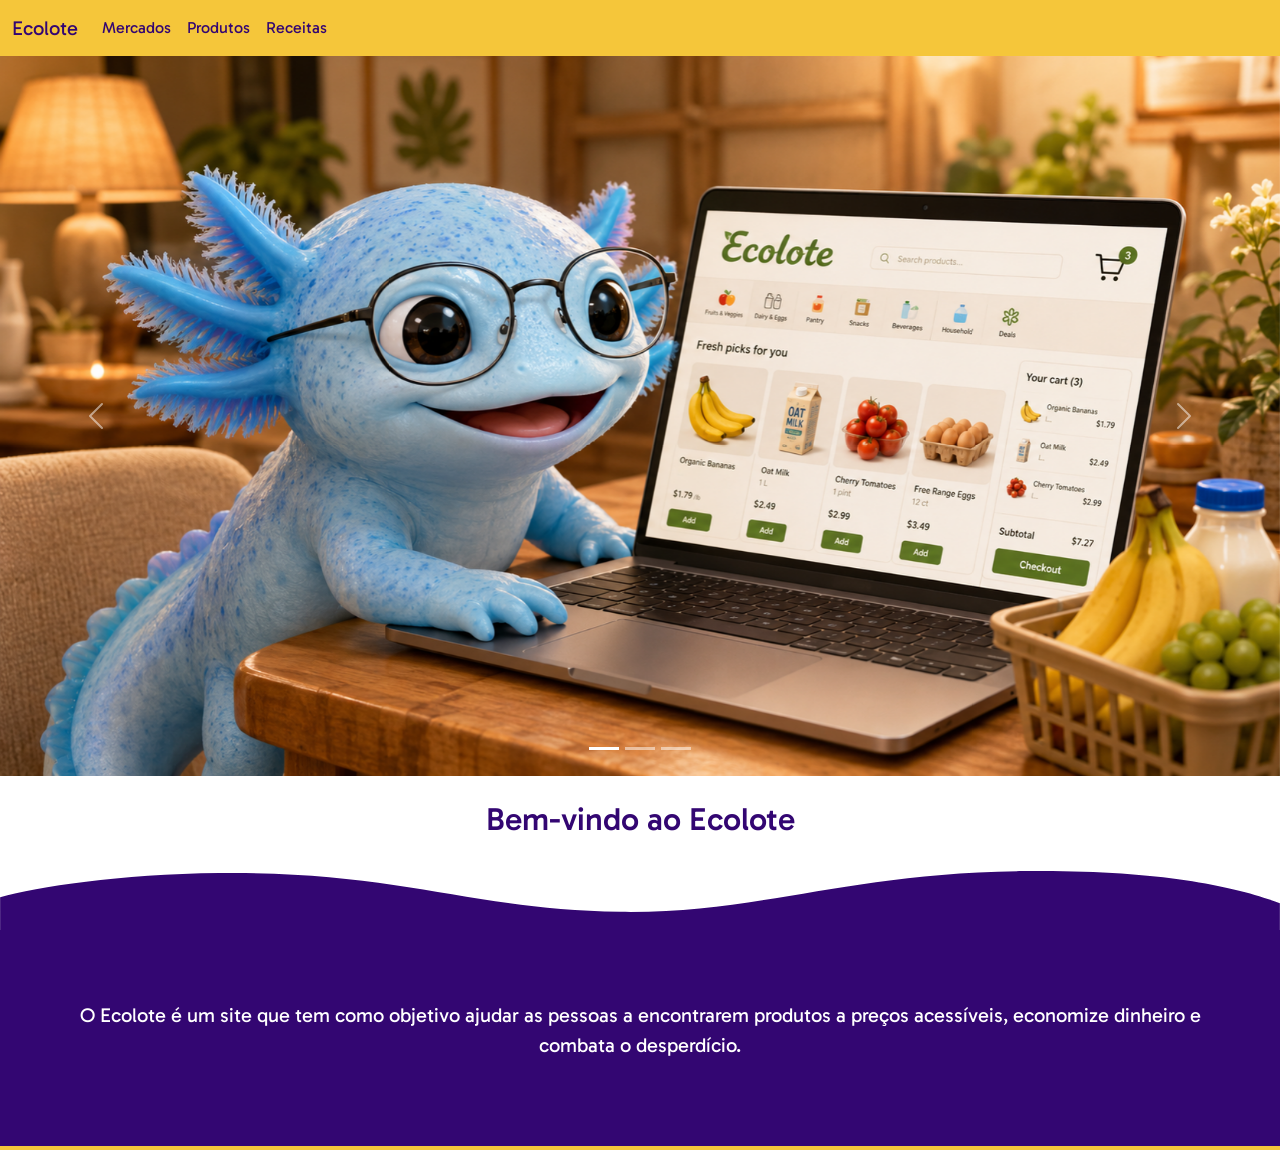
==== BaratoHoje/frontend/index.html @ 47f4fec5 "desenvolvimento frontend" ====
<!DOCTYPE html>
<html lang="pt-br">
<head>
    <meta charset="UTF-8">
    <meta name="viewport" content="width=device-width, initial-scale=1.0">
    <link rel="stylesheet" href="style.css">
    <link rel="stylesheet" href="https://cdn.jsdelivr.net/npm/bootstrap@5.3.8/dist/css/bootstrap.min.css">
    <style>
@import url('https://fonts.googleapis.com/css2?family=Gabarito:wght@400..900&display=swap');
</style>
    <title>Ecolote</title>
</head>
<body>
    <nav class="navbar navbar-expand-lg fundoamarelo">
  <div class="container-fluid">
    <a class="navbar-brand" href="index.html">Ecolote</a>
    <button class="navbar-toggler" type="button" data-bs-toggle="collapse" data-bs-target="#navbarSupportedContent" aria-controls="navbarSupportedContent" aria-expanded="false" aria-label="Toggle navigation">
      <span class="navbar-toggler-icon"></span>
    </button>
    <div class="collapse navbar-collapse" id="navbarSupportedContent">
      <ul class="navbar-nav me-auto mb-2 mb-lg-0">
        <li class="nav-item">
          <a class="nav-link active" aria-current="page" href="#">Mercados</a>
        </li>
        <li class="nav-item">
          <a class="nav-link" href="#">Produtos</a>
        </li>
        <li class="nav-item">
          <a class="nav-link" href="#">Receitas</a>
        </li>
      </ul>
    </div>
  </div>
</nav>
<div id="carouselExampleIndicators" class="carousel slide">
  <div class="carousel-indicators">
    <button type="button" data-bs-target="#carouselExampleIndicators" data-bs-slide-to="0" class="active" aria-current="true" aria-label="Slide 1"></button>
    <button type="button" data-bs-target="#carouselExampleIndicators" data-bs-slide-to="1" aria-label="Slide 2"></button>
    <button type="button" data-bs-target="#carouselExampleIndicators" data-bs-slide-to="2" aria-label="Slide 3"></button>
  </div>
  <div class="carousel-inner">
    <div class="carousel-item active">
      <img src="./img/imagem3.png" class="d-block w-100" alt="...">
    </div>
    <div class="carousel-item">
      <img src="./img/imagem1.png" class="d-block w-100" alt="...">
    </div>
    <div class="carousel-item">
      <img src="./img/imagem2.png" class="d-block w-100" alt="...">
    </div>
  </div>
  <button class="carousel-control-prev" type="button" data-bs-target="#carouselExampleIndicators" data-bs-slide="prev">
    <span class="carousel-control-prev-icon" aria-hidden="true"></span>
    <span class="visually-hidden">Anterior</span>
  </button>
  <button class="carousel-control-next" type="button" data-bs-target="#carouselExampleIndicators" data-bs-slide="next">
    <span class="carousel-control-next-icon" aria-hidden="true"></span>
    <span class="visually-hidden">Proximo</span>
  </button>
</div>
<br>
<h2 class="text-center " style="color: #330672;">Bem-vindo ao Ecolote</h2>
<br>
<svg xmlns="http://www.w3.org/2000/svg" viewBox="0 0 1830 85.285"><g transform="translate(0 -2185)"><path d="M4661.665,1785.181c-259.119,3.056-375.993,61.328-576.223,58.3-214.726-3.241-313.76-58.487-572.881-55.435-143.507,1.692-260.3,20.072-313.545,34.408v47.86h1830v-39.258C4967.885,1808.12,4859.114,1782.856,4661.665,1785.181Z" transform="translate(-3199.016 399.968)" fill="#330672"></path></g></svg>
<section style="background-color: #330672; border-top: -5px; border-bottom: 4px solid #f5c63a;">
    <p class="text-center text-white" style="font-size: 20px; padding: 70px;">O Ecolote é um site que tem como objetivo ajudar as pessoas a encontrarem produtos a preços acessíveis, 
        economize dinheiro e combata o desperdício.</p>
</section>

    <script src="https://cdn.jsdelivr.net/npm/bootstrap@5.3.8/dist/js/bootstrap.bundle.min.js"></script>
</body>
</html>
---- BaratoHoje/frontend/style.css ----
*{
      font-family: "Gabarito", sans-serif;

}
.fundoamarelo{
 background-color: #f5c63a !important;
 color: #330672 !important;
}
a{
    color: #330672 !important;
}
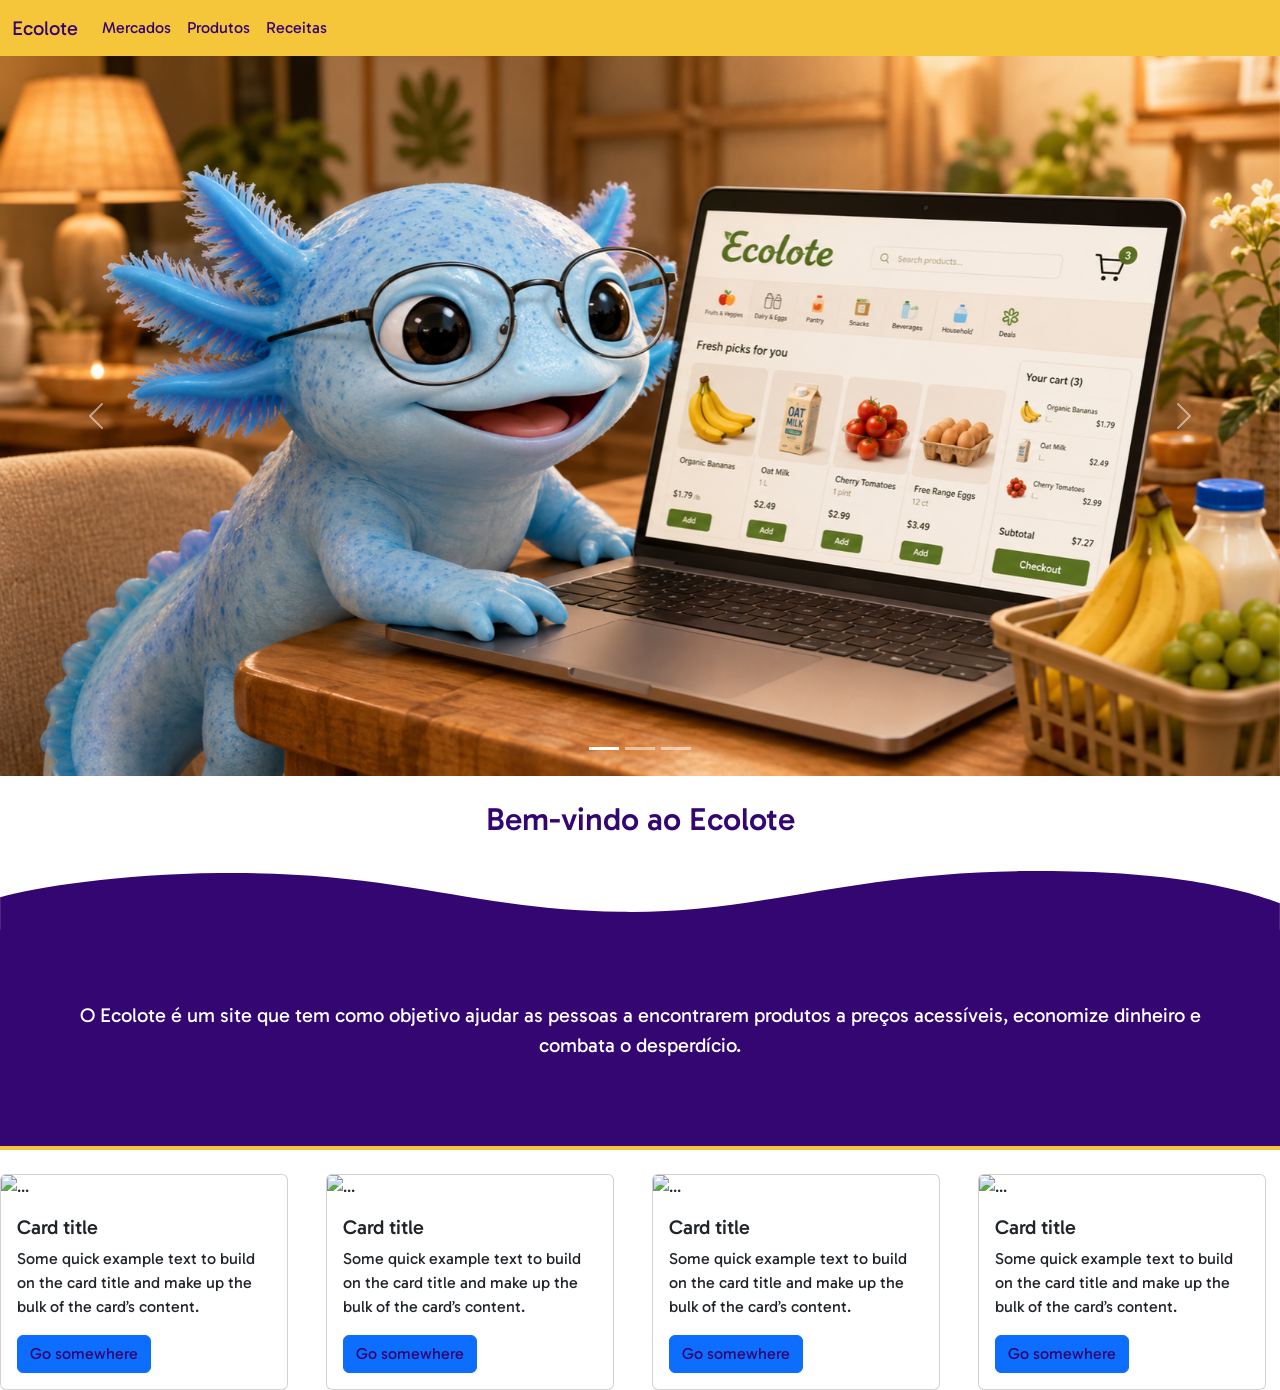
==== commit 9e6471ce: "cards" ====
--- a/BaratoHoje/frontend/index.html
+++ b/BaratoHoje/frontend/index.html
@@ -66,6 +66,53 @@
     <p class="text-center text-white" style="font-size: 20px; padding: 70px;">O Ecolote é um site que tem como objetivo ajudar as pessoas a encontrarem produtos a preços acessíveis, 
         economize dinheiro e combata o desperdício.</p>
 </section>
+<br>
+
+<div class="row">
+    <div class="col-6 col-md-3  ">
+        <div class="card" style="width: 18rem;">
+            <img src="..." class="card-img-top" alt="...">
+            <div class="card-body">
+                <h5 class="card-title">Card title</h5>
+                <p class="card-text">Some quick example text to build on the card title and make up the bulk of the card’s content.</p>
+                <a href="#" class="btn btn-primary">Go somewhere</a>
+            </div>
+        </div>  
+    </div>
+
+    <div class="col-6 col-md-3">
+        <div class="card" style="width: 18rem;">
+            <img src="..." class="card-img-top" alt="...">
+            <div class="card-body">
+                <h5 class="card-title">Card title</h5>
+                <p class="card-text">Some quick example text to build on the card title and make up the bulk of the card’s content.</p>
+                <a href="#" class="btn btn-primary">Go somewhere</a>
+            </div>
+        </div>  
+    </div>
+
+    <div class="col-6 col-md-3">
+        <div class="card" style="width: 18rem;">
+            <img src="..." class="card-img-top" alt="...">
+            <div class="card-body">
+                <h5 class="card-title">Card title</h5>
+                <p class="card-text">Some quick example text to build on the card title and make up the bulk of the card’s content.</p>
+                <a href="#" class="btn btn-primary">Go somewhere</a>
+            </div>
+        </div>  
+    </div>
+
+    <div class="col-6 col-md-3">
+        <div class="card" style="width: 18rem;">
+            <img src="..." class="card-img-top" alt="...">
+            <div class="card-body">
+                <h5 class="card-title">Card title</h5>
+                <p class="card-text">Some quick example text to build on the card title and make up the bulk of the card’s content.</p>
+                <a href="#" class="btn btn-primary">Go somewhere</a>
+            </div>
+        </div>  
+    </div>
+</div>
 
     <script src="https://cdn.jsdelivr.net/npm/bootstrap@5.3.8/dist/js/bootstrap.bundle.min.js"></script>
 </body>
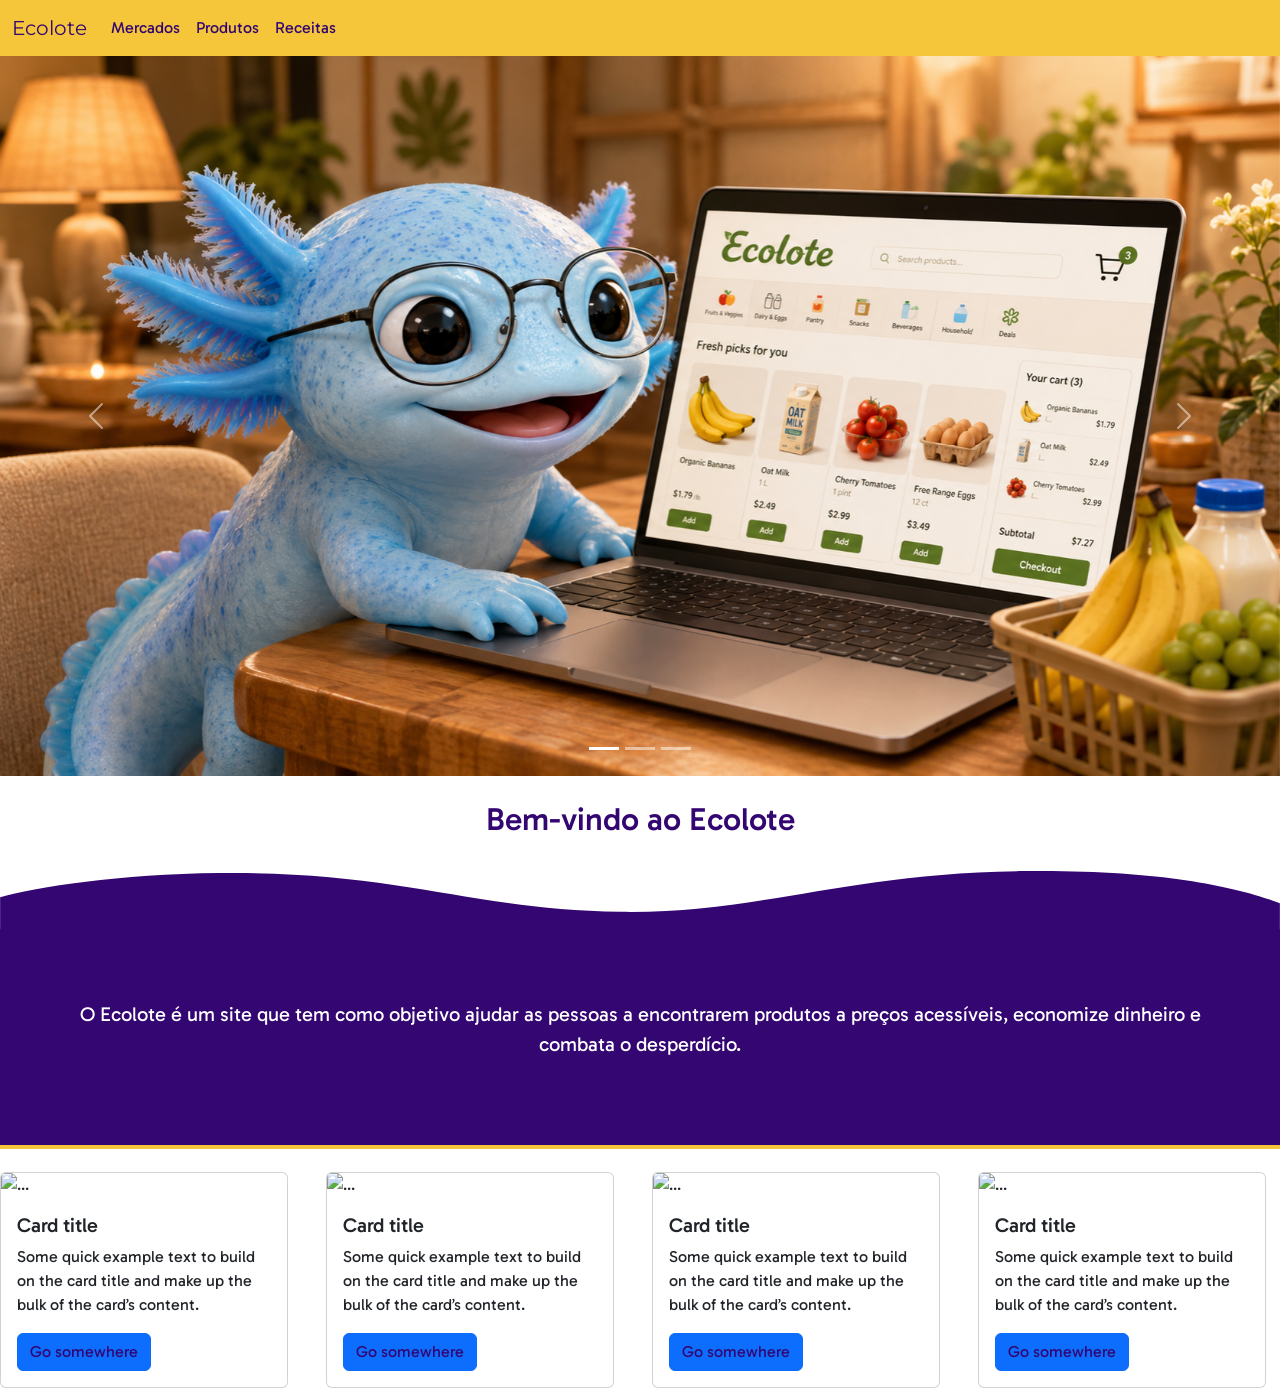
==== commit bc3e6fae: "adm produto" ====
--- a/BaratoHoje/frontend/index.html
+++ b/BaratoHoje/frontend/index.html
@@ -5,7 +5,9 @@
     <meta name="viewport" content="width=device-width, initial-scale=1.0">
     <link rel="stylesheet" href="style.css">
     <link rel="stylesheet" href="https://cdn.jsdelivr.net/npm/bootstrap@5.3.8/dist/css/bootstrap.min.css">
+    <link href="https://fonts.googleapis.com/css2?family=Inter:wght@400;600;700;800&family=Montserrat:wght@900&display=swap" rel="stylesheet">
     <style>
+
 @import url('https://fonts.googleapis.com/css2?family=Gabarito:wght@400..900&display=swap');
 </style>
     <title>Ecolote</title>
@@ -13,7 +15,7 @@
 <body>
     <nav class="navbar navbar-expand-lg fundoamarelo">
   <div class="container-fluid">
-    <a class="navbar-brand" href="index.html">Ecolote</a>
+    <a class="navbar-brand" href="index.html" style="font-family: Montserrat;">Ecolote</a>
     <button class="navbar-toggler" type="button" data-bs-toggle="collapse" data-bs-target="#navbarSupportedContent" aria-controls="navbarSupportedContent" aria-expanded="false" aria-label="Toggle navigation">
       <span class="navbar-toggler-icon"></span>
     </button>
@@ -62,7 +64,7 @@
 <h2 class="text-center " style="color: #330672;">Bem-vindo ao Ecolote</h2>
 <br>
 <svg xmlns="http://www.w3.org/2000/svg" viewBox="0 0 1830 85.285"><g transform="translate(0 -2185)"><path d="M4661.665,1785.181c-259.119,3.056-375.993,61.328-576.223,58.3-214.726-3.241-313.76-58.487-572.881-55.435-143.507,1.692-260.3,20.072-313.545,34.408v47.86h1830v-39.258C4967.885,1808.12,4859.114,1782.856,4661.665,1785.181Z" transform="translate(-3199.016 399.968)" fill="#330672"></path></g></svg>
-<section style="background-color: #330672; border-top: -5px; border-bottom: 4px solid #f5c63a;">
+<section style="background-color: #330672; margin: -1px; border-bottom: 4px solid #f5c63a;">
     <p class="text-center text-white" style="font-size: 20px; padding: 70px;">O Ecolote é um site que tem como objetivo ajudar as pessoas a encontrarem produtos a preços acessíveis, 
         economize dinheiro e combata o desperdício.</p>
 </section>
--- a/BaratoHoje/frontend/style.css
+++ b/BaratoHoje/frontend/style.css
@@ -7,5 +7,22 @@
  color: #330672 !important;
 }
 a{
+    position: relative;
+    text-decoration: none;
     color: #330672 !important;
+}
+
+a::after {
+  content: "";
+  position: absolute;
+  left: 0;
+  bottom: -3px;
+  width: 0%;
+  height: 2px;
+  background: #330672;
+  transition: width 0.3s ease;
+}
+
+a:hover::after {
+  width: 100%;
 }
